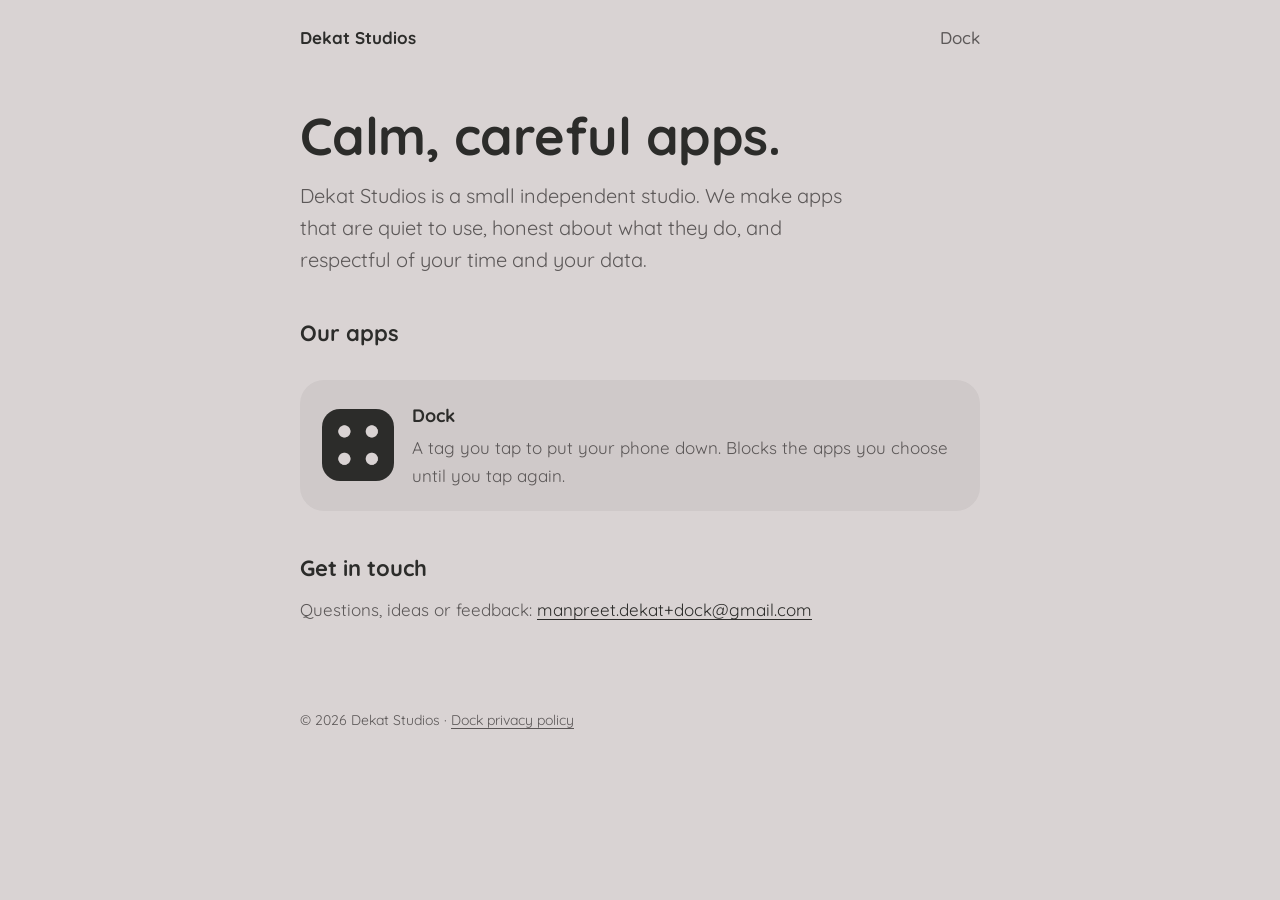
==== index.html @ eec1ca8a "Add Dekat Studios site" ====
<!doctype html>
<html lang="en">
<head>
<meta charset="utf-8">
<meta name="viewport" content="width=device-width, initial-scale=1">
<title>Dekat Studios</title>
<meta name="description" content="Dekat Studios makes calm, careful apps. Our first is Dock, a tag you tap to put your phone down.">
<link rel="icon" href="/dock/icon.png">
<link rel="preconnect" href="https://fonts.googleapis.com">
<link rel="preconnect" href="https://fonts.gstatic.com" crossorigin>
<link href="https://fonts.googleapis.com/css2?family=Quicksand:wght@500;700&display=swap" rel="stylesheet">
<link rel="stylesheet" href="/styles.css">
</head>
<body>

<header class="site">
  <a href="/">Dekat Studios</a>
  <nav><a href="/dock/">Dock</a></nav>
</header>

<main>
  <h1>Calm, careful apps.</h1>
  <p class="lead">Dekat Studios is a small independent studio. We make apps that are quiet to use, honest about what they do, and respectful of your time and your data.</p>

  <h2>Our apps</h2>
  <a class="card app-card" href="/dock/">
    <img src="/dock/icon.png" alt="" width="72" height="72">
    <div>
      <h3>Dock</h3>
      <p>A tag you tap to put your phone down. Blocks the apps you choose until you tap again.</p>
    </div>
  </a>

  <h2>Get in touch</h2>
  <p class="muted">Questions, ideas or feedback: <a href="mailto:manpreet.dekat+dock@gmail.com">manpreet.dekat+dock@gmail.com</a></p>
</main>

<footer>
  © 2026 Dekat Studios · <a href="/dock/privacy/">Dock privacy policy</a>
</footer>

</body>
</html>
---- styles.css ----
/* Dekat Studios site: Dock's own palette and type, light and dark. */
:root {
  --bg: #d9d3d3;
  --card: #cfc9c9;
  --text: #2c2c2a;
  /* Darker than the app's #898585 so body copy stays readable (4.5:1). */
  --muted: #5c5858;
  --line: rgba(44, 44, 42, 0.12);
  --button-bg: #2c2c2a;
  --button-text: #e8e4df;
}
@media (prefers-color-scheme: dark) {
  :root {
    --bg: #2f2f2f;
    --card: #3a3a3a;
    --text: #e8e4df;
    --muted: #b3b0ac;
    --line: rgba(232, 228, 223, 0.14);
    --button-bg: #e8e4df;
    --button-text: #2c2c2a;
  }
}

* { box-sizing: border-box; }

body {
  margin: 0;
  background: var(--bg);
  color: var(--text);
  font-family: "Quicksand", system-ui, -apple-system, "Segoe UI", sans-serif;
  font-size: 17px;
  line-height: 1.6;
  -webkit-font-smoothing: antialiased;
}

main {
  max-width: 720px;
  margin: 0 auto;
  padding: 56px 20px 72px;
}

header.site {
  max-width: 720px;
  margin: 0 auto;
  padding: 24px 20px 0;
  display: flex;
  align-items: center;
  justify-content: space-between;
}
header.site a { color: var(--text); text-decoration: none; font-weight: 700; }
header.site nav a { color: var(--muted); font-weight: 500; margin-left: 20px; }
header.site nav a:hover { color: var(--text); }

h1 { font-size: clamp(34px, 7vw, 52px); line-height: 1.1; margin: 0 0 16px; font-weight: 700; letter-spacing: -0.01em; }
h2 { font-size: 22px; margin: 40px 0 10px; font-weight: 700; }
h3 { font-size: 18px; margin: 0 0 4px; font-weight: 700; }
p { margin: 0 0 14px; }
.lead { font-size: 20px; color: var(--muted); max-width: 560px; }
.muted { color: var(--muted); }
a { color: var(--text); text-underline-offset: 3px; }

.card {
  background: var(--card);
  border-radius: 24px;
  padding: 22px;
}

.app-card {
  display: flex;
  gap: 18px;
  align-items: center;
  text-decoration: none;
  color: var(--text);
  margin-top: 28px;
  transition: transform 0.15s ease;
}
.app-card:hover { transform: translateY(-2px); }
.app-card img { width: 72px; height: 72px; border-radius: 18px; flex: none; }
.app-card p { margin: 0; color: var(--muted); }

.button {
  display: inline-block;
  background: var(--button-bg);
  color: var(--button-text);
  text-decoration: none;
  font-weight: 700;
  padding: 14px 26px;
  border-radius: 999px;
  margin-top: 8px;
}

.features {
  display: grid;
  grid-template-columns: repeat(auto-fit, minmax(210px, 1fr));
  gap: 14px;
  margin-top: 28px;
}
.features .card p { margin: 0; color: var(--muted); font-size: 15px; }

.hero-icon { width: 96px; height: 96px; border-radius: 24px; margin-bottom: 24px; }

/* Privacy policy and other long reading pages. */
.doc h2 { border-top: 1px solid var(--line); padding-top: 28px; }
.doc ul { padding-left: 1.2rem; }
.doc li { margin-bottom: 8px; }
.updated { color: var(--muted); margin-bottom: 28px; }

footer {
  max-width: 720px;
  margin: 0 auto;
  padding: 0 20px 40px;
  color: var(--muted);
  font-size: 14px;
}
footer a { color: var(--muted); }

/* Phones: one feature card per row. */
@media (max-width: 560px) {
  .features { grid-template-columns: 1fr; }
  main { padding-top: 36px; }
}
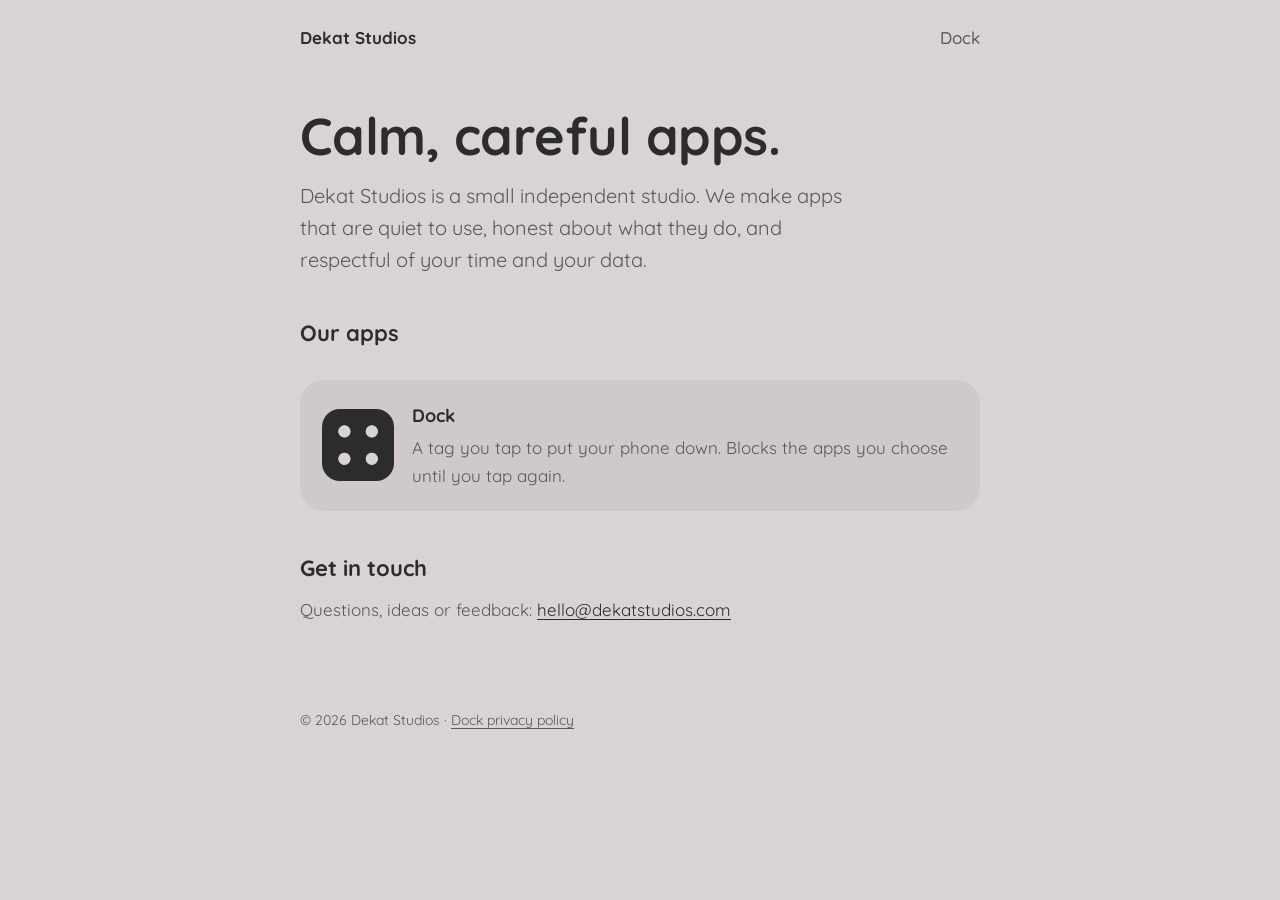
==== commit e4ce24e5: "Use dock@ and hello@ emails" ====
--- a/index.html
+++ b/index.html
@@ -32,7 +32,7 @@
   </a>
 
   <h2>Get in touch</h2>
-  <p class="muted">Questions, ideas or feedback: <a href="mailto:manpreet.dekat+dock@gmail.com">manpreet.dekat+dock@gmail.com</a></p>
+  <p class="muted">Questions, ideas or feedback: <a href="mailto:hello@dekatstudios.com">hello@dekatstudios.com</a></p>
 </main>
 
 <footer>
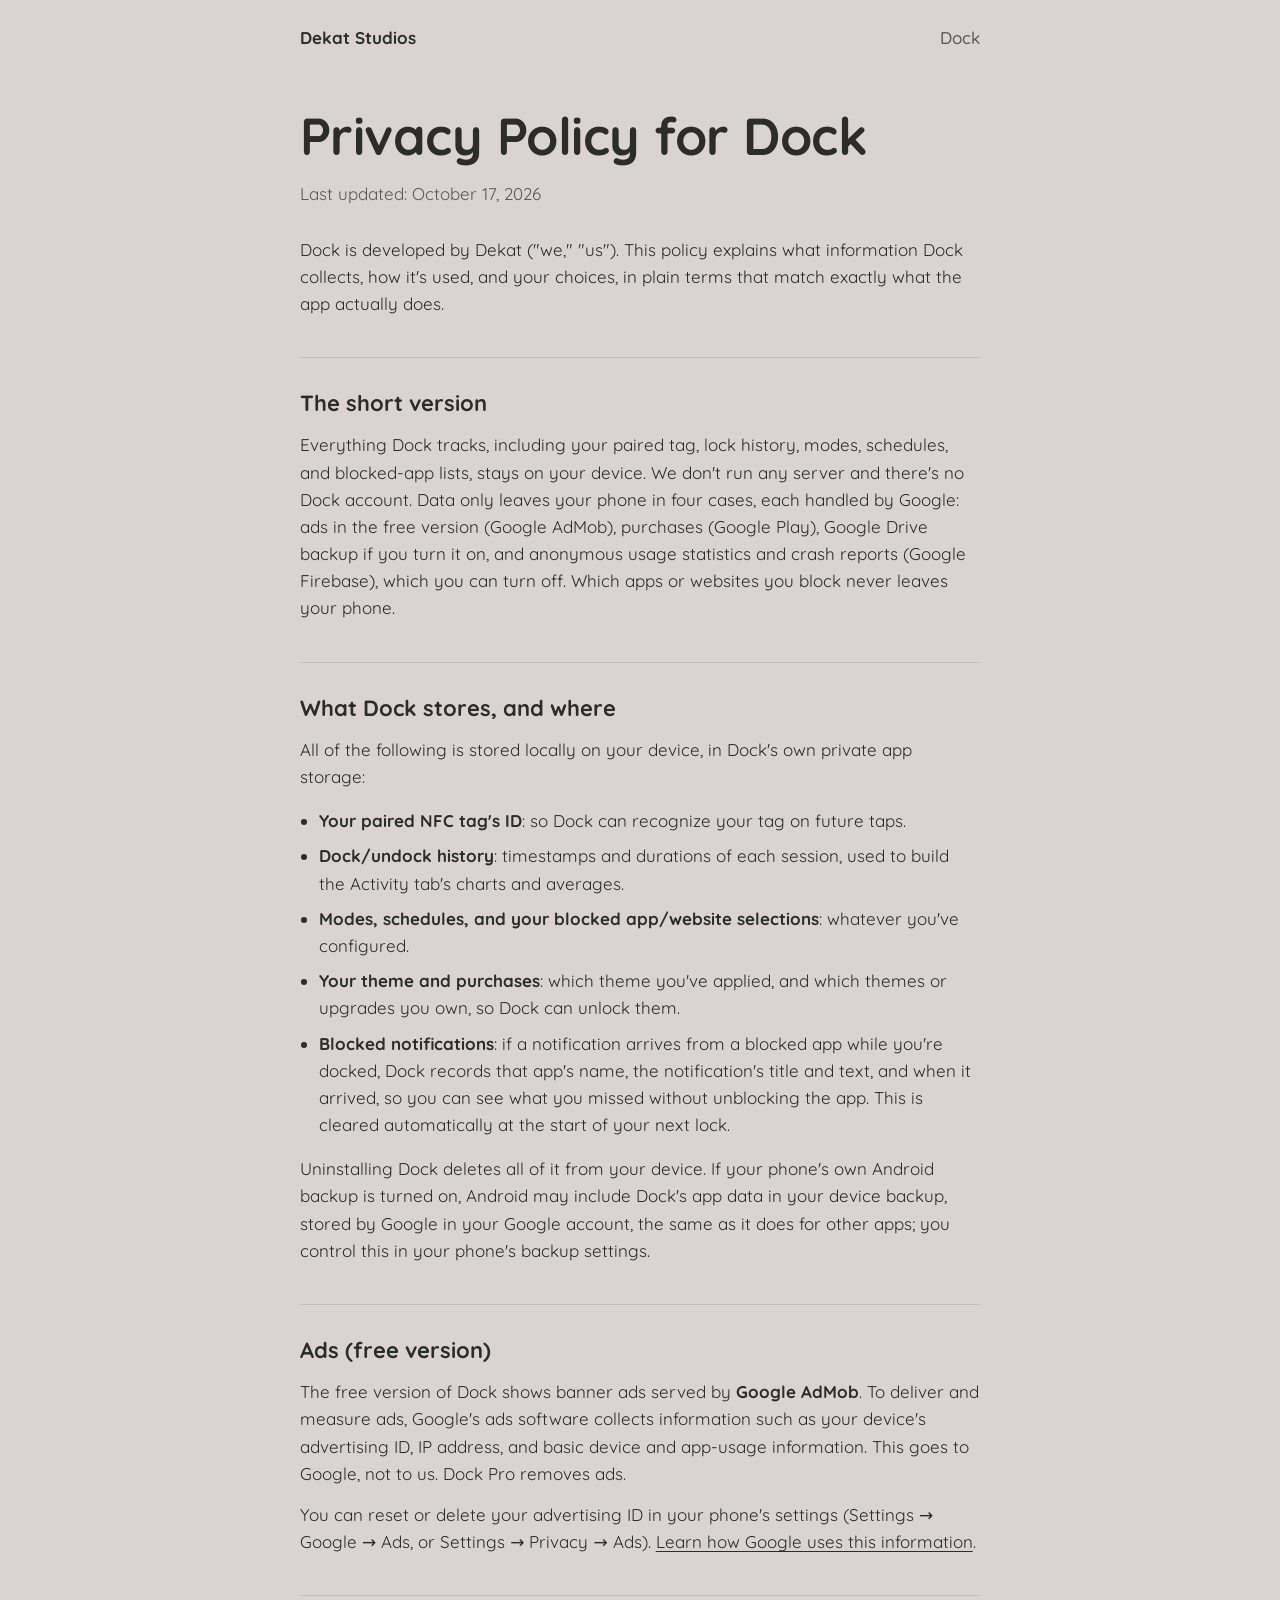
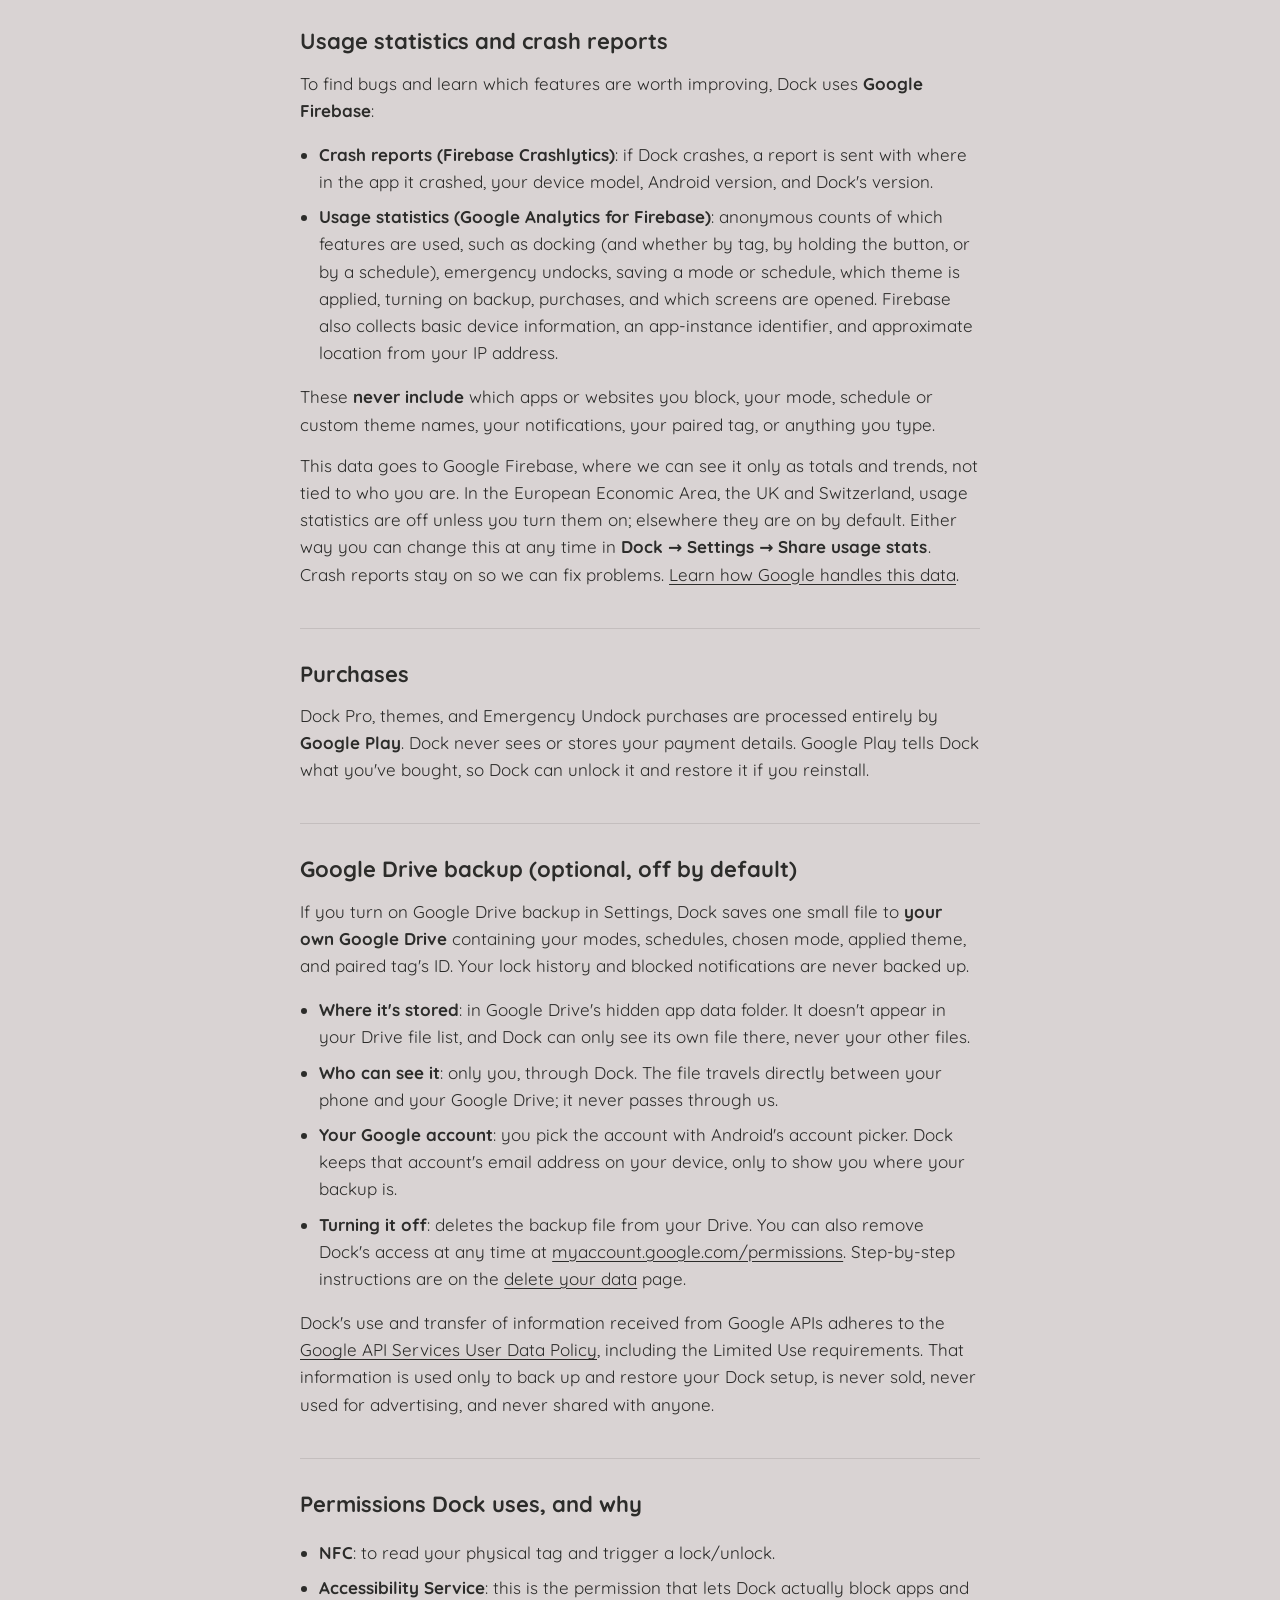
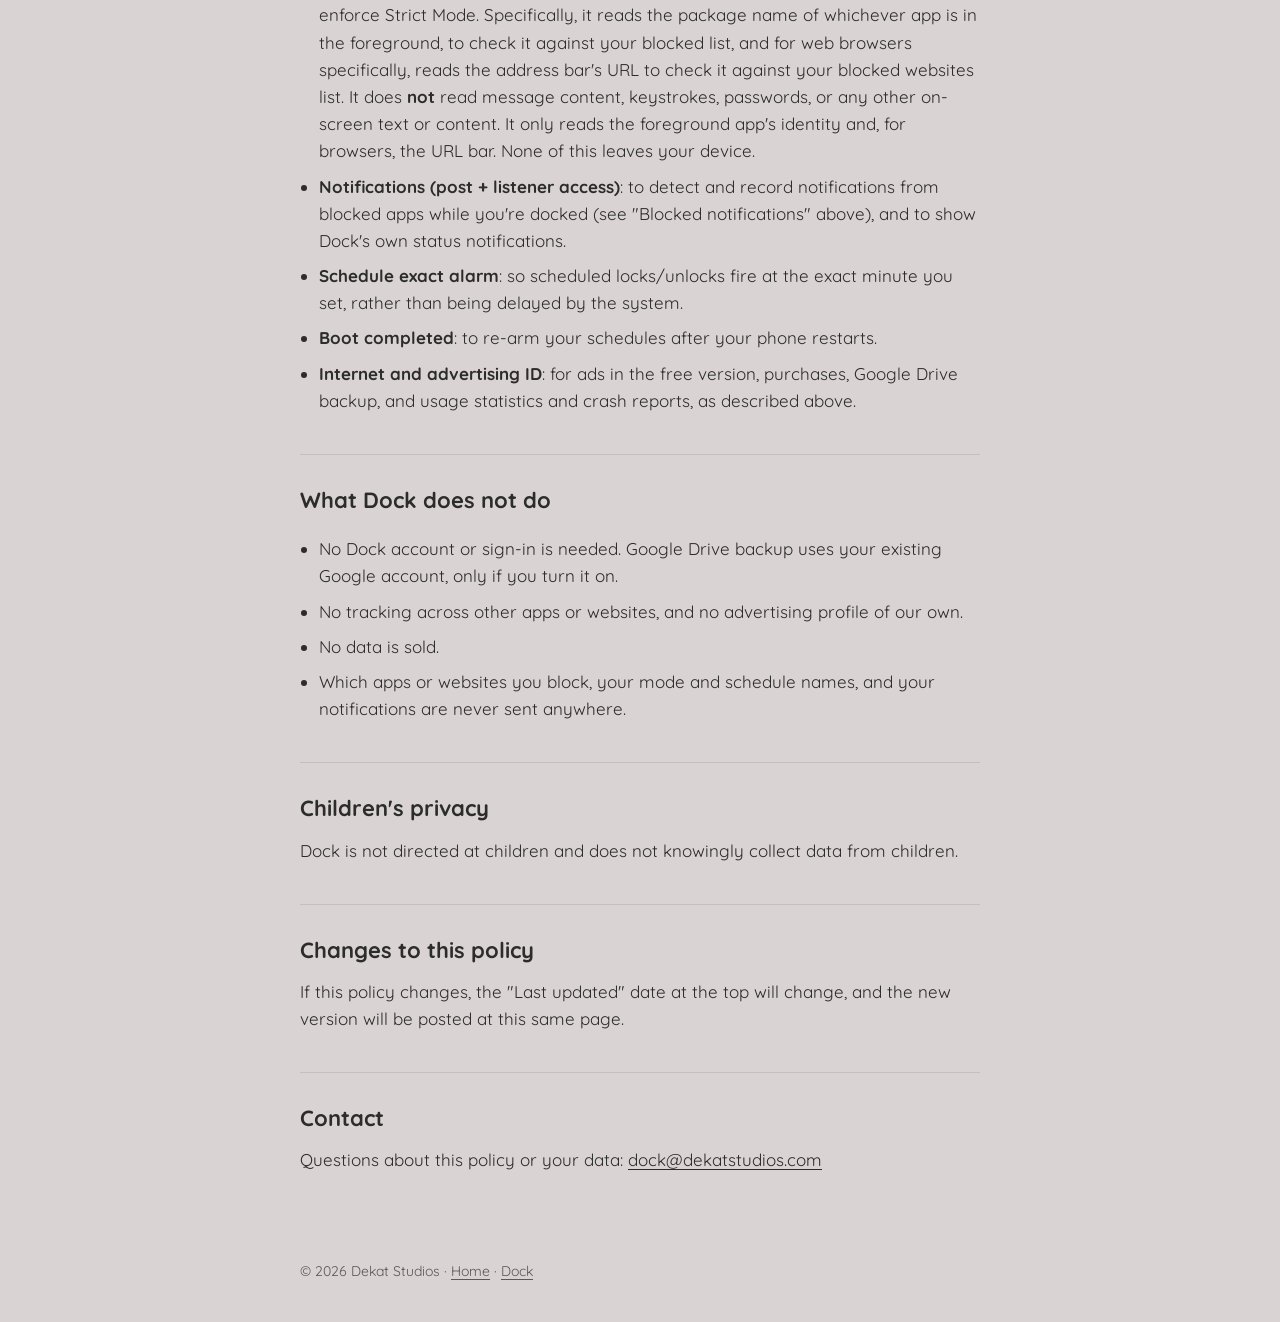
==== commit 5069c7ab: "Privacy policy updated It now says usage stats are off in the EEA, UK and Switzerland unless turned " ====
--- a/index.html
+++ b/index.html
@@ -3,8 +3,8 @@
 <head>
 <meta charset="utf-8">
 <meta name="viewport" content="width=device-width, initial-scale=1">
-<title>Dekat Studios</title>
-<meta name="description" content="Dekat Studios makes calm, careful apps. Our first is Dock, a tag you tap to put your phone down.">
+<title>Dock Privacy Policy</title>
+<meta name="description" content="How Dock handles your data: what stays on your phone, ads, purchases and optional Google Drive backup.">
 <link rel="icon" href="/dock/icon.png">
 <link rel="preconnect" href="https://fonts.googleapis.com">
 <link rel="preconnect" href="https://fonts.gstatic.com" crossorigin>
@@ -18,25 +18,82 @@
   <nav><a href="/dock/">Dock</a></nav>
 </header>
 
-<main>
-  <h1>Calm, careful apps.</h1>
-  <p class="lead">Dekat Studios is a small independent studio. We make apps that are quiet to use, honest about what they do, and respectful of your time and your data.</p>
+<main class="doc">
+<h1>Privacy Policy for Dock</h1>
+<p class="updated">Last updated: October 17, 2026</p>
 
-  <h2>Our apps</h2>
-  <a class="card app-card" href="/dock/">
-    <img src="/dock/icon.png" alt="" width="72" height="72">
-    <div>
-      <h3>Dock</h3>
-      <p>A tag you tap to put your phone down. Blocks the apps you choose until you tap again.</p>
-    </div>
-  </a>
+<p>Dock is developed by Dekat ("we," "us"). This policy explains what information Dock collects, how it's used, and your choices, in plain terms that match exactly what the app actually does.</p>
 
-  <h2>Get in touch</h2>
-  <p class="muted">Questions, ideas or feedback: <a href="mailto:hello@dekatstudios.com">hello@dekatstudios.com</a></p>
+<h2>The short version</h2>
+<p>Everything Dock tracks, including your paired tag, lock history, modes, schedules, and blocked-app lists, stays on your device. We don't run any server and there's no Dock account. Data only leaves your phone in four cases, each handled by Google: ads in the free version (Google AdMob), purchases (Google Play), Google Drive backup if you turn it on, and anonymous usage statistics and crash reports (Google Firebase), which you can turn off. Which apps or websites you block never leaves your phone.</p>
+
+<h2>What Dock stores, and where</h2>
+<p>All of the following is stored locally on your device, in Dock's own private app storage:</p>
+<ul>
+  <li><strong>Your paired NFC tag's ID</strong>: so Dock can recognize your tag on future taps.</li>
+  <li><strong>Dock/undock history</strong>: timestamps and durations of each session, used to build the Activity tab's charts and averages.</li>
+  <li><strong>Modes, schedules, and your blocked app/website selections</strong>: whatever you've configured.</li>
+  <li><strong>Your theme and purchases</strong>: which theme you've applied, and which themes or upgrades you own, so Dock can unlock them.</li>
+  <li><strong>Blocked notifications</strong>: if a notification arrives from a blocked app while you're docked, Dock records that app's name, the notification's title and text, and when it arrived, so you can see what you missed without unblocking the app. This is cleared automatically at the start of your next lock.</li>
+</ul>
+<p>Uninstalling Dock deletes all of it from your device. If your phone's own Android backup is turned on, Android may include Dock's app data in your device backup, stored by Google in your Google account, the same as it does for other apps; you control this in your phone's backup settings.</p>
+
+<h2>Ads (free version)</h2>
+<p>The free version of Dock shows banner ads served by <strong>Google AdMob</strong>. To deliver and measure ads, Google's ads software collects information such as your device's advertising ID, IP address, and basic device and app-usage information. This goes to Google, not to us. Dock Pro removes ads.</p>
+<p>You can reset or delete your advertising ID in your phone's settings (Settings → Google → Ads, or Settings → Privacy → Ads). <a href="https://policies.google.com/technologies/partner-sites">Learn how Google uses this information</a>.</p>
+
+<h2>Usage statistics and crash reports</h2>
+<p>To find bugs and learn which features are worth improving, Dock uses <strong>Google Firebase</strong>:</p>
+<ul>
+  <li><strong>Crash reports (Firebase Crashlytics)</strong>: if Dock crashes, a report is sent with where in the app it crashed, your device model, Android version, and Dock's version.</li>
+  <li><strong>Usage statistics (Google Analytics for Firebase)</strong>: anonymous counts of which features are used, such as docking (and whether by tag, by holding the button, or by a schedule), emergency undocks, saving a mode or schedule, which theme is applied, turning on backup, purchases, and which screens are opened. Firebase also collects basic device information, an app-instance identifier, and approximate location from your IP address.</li>
+</ul>
+<p>These <strong>never include</strong> which apps or websites you block, your mode, schedule or custom theme names, your notifications, your paired tag, or anything you type.</p>
+<p>This data goes to Google Firebase, where we can see it only as totals and trends, not tied to who you are. In the European Economic Area, the UK and Switzerland, usage statistics are off unless you turn them on; elsewhere they are on by default. Either way you can change this at any time in <strong>Dock → Settings → Share usage stats</strong>. Crash reports stay on so we can fix problems. <a href="https://firebase.google.com/support/privacy">Learn how Google handles this data</a>.</p>
+
+<h2>Purchases</h2>
+<p>Dock Pro, themes, and Emergency Undock purchases are processed entirely by <strong>Google Play</strong>. Dock never sees or stores your payment details. Google Play tells Dock what you've bought, so Dock can unlock it and restore it if you reinstall.</p>
+
+<h2>Google Drive backup (optional, off by default)</h2>
+<p>If you turn on Google Drive backup in Settings, Dock saves one small file to <strong>your own Google Drive</strong> containing your modes, schedules, chosen mode, applied theme, and paired tag's ID. Your lock history and blocked notifications are never backed up.</p>
+<ul>
+  <li><strong>Where it's stored</strong>: in Google Drive's hidden app data folder. It doesn't appear in your Drive file list, and Dock can only see its own file there, never your other files.</li>
+  <li><strong>Who can see it</strong>: only you, through Dock. The file travels directly between your phone and your Google Drive; it never passes through us.</li>
+  <li><strong>Your Google account</strong>: you pick the account with Android's account picker. Dock keeps that account's email address on your device, only to show you where your backup is.</li>
+  <li><strong>Turning it off</strong>: deletes the backup file from your Drive. You can also remove Dock's access at any time at <a href="https://myaccount.google.com/permissions">myaccount.google.com/permissions</a>. Step-by-step instructions are on the <a href="/dock/delete-data/">delete your data</a> page.</li>
+</ul>
+<p>Dock's use and transfer of information received from Google APIs adheres to the <a href="https://developers.google.com/terms/api-services-user-data-policy">Google API Services User Data Policy</a>, including the Limited Use requirements. That information is used only to back up and restore your Dock setup, is never sold, never used for advertising, and never shared with anyone.</p>
+
+<h2>Permissions Dock uses, and why</h2>
+<ul>
+  <li><strong>NFC</strong>: to read your physical tag and trigger a lock/unlock.</li>
+  <li><strong>Accessibility Service</strong>: this is the permission that lets Dock actually block apps and enforce Strict Mode. Specifically, it reads the package name of whichever app is in the foreground, to check it against your blocked list, and for web browsers specifically, reads the address bar's URL to check it against your blocked websites list. It does <strong>not</strong> read message content, keystrokes, passwords, or any other on-screen text or content. It only reads the foreground app's identity and, for browsers, the URL bar. None of this leaves your device.</li>
+  <li><strong>Notifications (post + listener access)</strong>: to detect and record notifications from blocked apps while you're docked (see "Blocked notifications" above), and to show Dock's own status notifications.</li>
+  <li><strong>Schedule exact alarm</strong>: so scheduled locks/unlocks fire at the exact minute you set, rather than being delayed by the system.</li>
+  <li><strong>Boot completed</strong>: to re-arm your schedules after your phone restarts.</li>
+  <li><strong>Internet and advertising ID</strong>: for ads in the free version, purchases, Google Drive backup, and usage statistics and crash reports, as described above.</li>
+</ul>
+
+<h2>What Dock does not do</h2>
+<ul>
+  <li>No Dock account or sign-in is needed. Google Drive backup uses your existing Google account, only if you turn it on.</li>
+  <li>No tracking across other apps or websites, and no advertising profile of our own.</li>
+  <li>No data is sold.</li>
+  <li>Which apps or websites you block, your mode and schedule names, and your notifications are never sent anywhere.</li>
+</ul>
+
+<h2>Children's privacy</h2>
+<p>Dock is not directed at children and does not knowingly collect data from children.</p>
+
+<h2>Changes to this policy</h2>
+<p>If this policy changes, the "Last updated" date at the top will change, and the new version will be posted at this same page.</p>
+
+<h2>Contact</h2>
+<p>Questions about this policy or your data: <a href="mailto:dock@dekatstudios.com">dock@dekatstudios.com</a></p>
 </main>
 
 <footer>
-  © 2026 Dekat Studios · <a href="/dock/privacy/">Dock privacy policy</a>
+  © 2026 Dekat Studios · <a href="/">Home</a> · <a href="/dock/">Dock</a>
 </footer>
 
 </body>
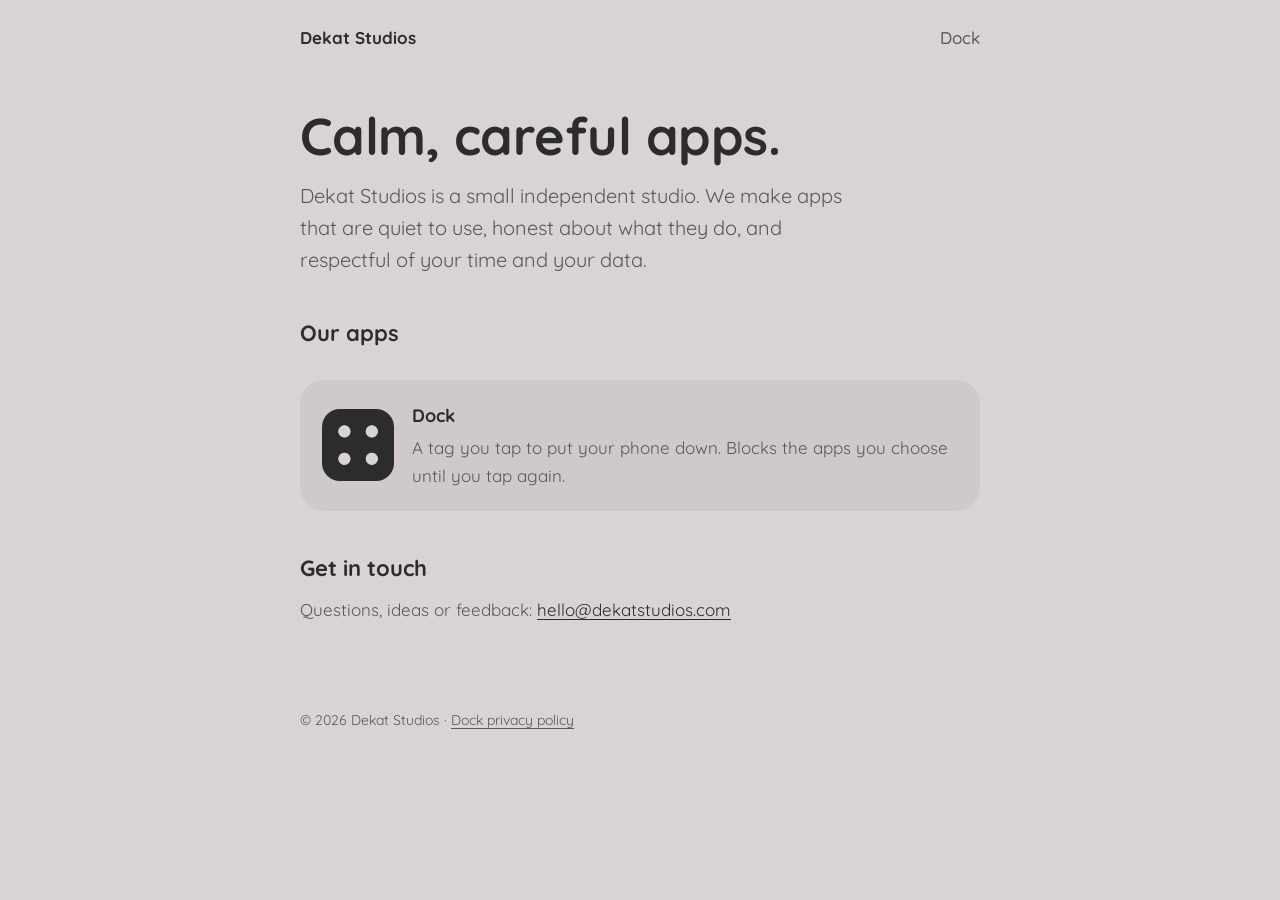
==== commit 51f4ef24: "Restore home page" ====
--- a/index.html
+++ b/index.html
@@ -3,8 +3,8 @@
 <head>
 <meta charset="utf-8">
 <meta name="viewport" content="width=device-width, initial-scale=1">
-<title>Dock Privacy Policy</title>
-<meta name="description" content="How Dock handles your data: what stays on your phone, ads, purchases and optional Google Drive backup.">
+<title>Dekat Studios</title>
+<meta name="description" content="Dekat Studios makes calm, careful apps. Our first is Dock, a tag you tap to put your phone down.">
 <link rel="icon" href="/dock/icon.png">
 <link rel="preconnect" href="https://fonts.googleapis.com">
 <link rel="preconnect" href="https://fonts.gstatic.com" crossorigin>
@@ -18,82 +18,25 @@
   <nav><a href="/dock/">Dock</a></nav>
 </header>
 
-<main class="doc">
-<h1>Privacy Policy for Dock</h1>
-<p class="updated">Last updated: October 17, 2026</p>
+<main>
+  <h1>Calm, careful apps.</h1>
+  <p class="lead">Dekat Studios is a small independent studio. We make apps that are quiet to use, honest about what they do, and respectful of your time and your data.</p>
 
-<p>Dock is developed by Dekat ("we," "us"). This policy explains what information Dock collects, how it's used, and your choices, in plain terms that match exactly what the app actually does.</p>
+  <h2>Our apps</h2>
+  <a class="card app-card" href="/dock/">
+    <img src="/dock/icon.png" alt="" width="72" height="72">
+    <div>
+      <h3>Dock</h3>
+      <p>A tag you tap to put your phone down. Blocks the apps you choose until you tap again.</p>
+    </div>
+  </a>
 
-<h2>The short version</h2>
-<p>Everything Dock tracks, including your paired tag, lock history, modes, schedules, and blocked-app lists, stays on your device. We don't run any server and there's no Dock account. Data only leaves your phone in four cases, each handled by Google: ads in the free version (Google AdMob), purchases (Google Play), Google Drive backup if you turn it on, and anonymous usage statistics and crash reports (Google Firebase), which you can turn off. Which apps or websites you block never leaves your phone.</p>
-
-<h2>What Dock stores, and where</h2>
-<p>All of the following is stored locally on your device, in Dock's own private app storage:</p>
-<ul>
-  <li><strong>Your paired NFC tag's ID</strong>: so Dock can recognize your tag on future taps.</li>
-  <li><strong>Dock/undock history</strong>: timestamps and durations of each session, used to build the Activity tab's charts and averages.</li>
-  <li><strong>Modes, schedules, and your blocked app/website selections</strong>: whatever you've configured.</li>
-  <li><strong>Your theme and purchases</strong>: which theme you've applied, and which themes or upgrades you own, so Dock can unlock them.</li>
-  <li><strong>Blocked notifications</strong>: if a notification arrives from a blocked app while you're docked, Dock records that app's name, the notification's title and text, and when it arrived, so you can see what you missed without unblocking the app. This is cleared automatically at the start of your next lock.</li>
-</ul>
-<p>Uninstalling Dock deletes all of it from your device. If your phone's own Android backup is turned on, Android may include Dock's app data in your device backup, stored by Google in your Google account, the same as it does for other apps; you control this in your phone's backup settings.</p>
-
-<h2>Ads (free version)</h2>
-<p>The free version of Dock shows banner ads served by <strong>Google AdMob</strong>. To deliver and measure ads, Google's ads software collects information such as your device's advertising ID, IP address, and basic device and app-usage information. This goes to Google, not to us. Dock Pro removes ads.</p>
-<p>You can reset or delete your advertising ID in your phone's settings (Settings → Google → Ads, or Settings → Privacy → Ads). <a href="https://policies.google.com/technologies/partner-sites">Learn how Google uses this information</a>.</p>
-
-<h2>Usage statistics and crash reports</h2>
-<p>To find bugs and learn which features are worth improving, Dock uses <strong>Google Firebase</strong>:</p>
-<ul>
-  <li><strong>Crash reports (Firebase Crashlytics)</strong>: if Dock crashes, a report is sent with where in the app it crashed, your device model, Android version, and Dock's version.</li>
-  <li><strong>Usage statistics (Google Analytics for Firebase)</strong>: anonymous counts of which features are used, such as docking (and whether by tag, by holding the button, or by a schedule), emergency undocks, saving a mode or schedule, which theme is applied, turning on backup, purchases, and which screens are opened. Firebase also collects basic device information, an app-instance identifier, and approximate location from your IP address.</li>
-</ul>
-<p>These <strong>never include</strong> which apps or websites you block, your mode, schedule or custom theme names, your notifications, your paired tag, or anything you type.</p>
-<p>This data goes to Google Firebase, where we can see it only as totals and trends, not tied to who you are. In the European Economic Area, the UK and Switzerland, usage statistics are off unless you turn them on; elsewhere they are on by default. Either way you can change this at any time in <strong>Dock → Settings → Share usage stats</strong>. Crash reports stay on so we can fix problems. <a href="https://firebase.google.com/support/privacy">Learn how Google handles this data</a>.</p>
-
-<h2>Purchases</h2>
-<p>Dock Pro, themes, and Emergency Undock purchases are processed entirely by <strong>Google Play</strong>. Dock never sees or stores your payment details. Google Play tells Dock what you've bought, so Dock can unlock it and restore it if you reinstall.</p>
-
-<h2>Google Drive backup (optional, off by default)</h2>
-<p>If you turn on Google Drive backup in Settings, Dock saves one small file to <strong>your own Google Drive</strong> containing your modes, schedules, chosen mode, applied theme, and paired tag's ID. Your lock history and blocked notifications are never backed up.</p>
-<ul>
-  <li><strong>Where it's stored</strong>: in Google Drive's hidden app data folder. It doesn't appear in your Drive file list, and Dock can only see its own file there, never your other files.</li>
-  <li><strong>Who can see it</strong>: only you, through Dock. The file travels directly between your phone and your Google Drive; it never passes through us.</li>
-  <li><strong>Your Google account</strong>: you pick the account with Android's account picker. Dock keeps that account's email address on your device, only to show you where your backup is.</li>
-  <li><strong>Turning it off</strong>: deletes the backup file from your Drive. You can also remove Dock's access at any time at <a href="https://myaccount.google.com/permissions">myaccount.google.com/permissions</a>. Step-by-step instructions are on the <a href="/dock/delete-data/">delete your data</a> page.</li>
-</ul>
-<p>Dock's use and transfer of information received from Google APIs adheres to the <a href="https://developers.google.com/terms/api-services-user-data-policy">Google API Services User Data Policy</a>, including the Limited Use requirements. That information is used only to back up and restore your Dock setup, is never sold, never used for advertising, and never shared with anyone.</p>
-
-<h2>Permissions Dock uses, and why</h2>
-<ul>
-  <li><strong>NFC</strong>: to read your physical tag and trigger a lock/unlock.</li>
-  <li><strong>Accessibility Service</strong>: this is the permission that lets Dock actually block apps and enforce Strict Mode. Specifically, it reads the package name of whichever app is in the foreground, to check it against your blocked list, and for web browsers specifically, reads the address bar's URL to check it against your blocked websites list. It does <strong>not</strong> read message content, keystrokes, passwords, or any other on-screen text or content. It only reads the foreground app's identity and, for browsers, the URL bar. None of this leaves your device.</li>
-  <li><strong>Notifications (post + listener access)</strong>: to detect and record notifications from blocked apps while you're docked (see "Blocked notifications" above), and to show Dock's own status notifications.</li>
-  <li><strong>Schedule exact alarm</strong>: so scheduled locks/unlocks fire at the exact minute you set, rather than being delayed by the system.</li>
-  <li><strong>Boot completed</strong>: to re-arm your schedules after your phone restarts.</li>
-  <li><strong>Internet and advertising ID</strong>: for ads in the free version, purchases, Google Drive backup, and usage statistics and crash reports, as described above.</li>
-</ul>
-
-<h2>What Dock does not do</h2>
-<ul>
-  <li>No Dock account or sign-in is needed. Google Drive backup uses your existing Google account, only if you turn it on.</li>
-  <li>No tracking across other apps or websites, and no advertising profile of our own.</li>
-  <li>No data is sold.</li>
-  <li>Which apps or websites you block, your mode and schedule names, and your notifications are never sent anywhere.</li>
-</ul>
-
-<h2>Children's privacy</h2>
-<p>Dock is not directed at children and does not knowingly collect data from children.</p>
-
-<h2>Changes to this policy</h2>
-<p>If this policy changes, the "Last updated" date at the top will change, and the new version will be posted at this same page.</p>
-
-<h2>Contact</h2>
-<p>Questions about this policy or your data: <a href="mailto:dock@dekatstudios.com">dock@dekatstudios.com</a></p>
+  <h2>Get in touch</h2>
+  <p class="muted">Questions, ideas or feedback: <a href="mailto:hello@dekatstudios.com">hello@dekatstudios.com</a></p>
 </main>
 
 <footer>
-  © 2026 Dekat Studios · <a href="/">Home</a> · <a href="/dock/">Dock</a>
+  © 2026 Dekat Studios · <a href="/dock/privacy/">Dock privacy policy</a>
 </footer>
 
 </body>
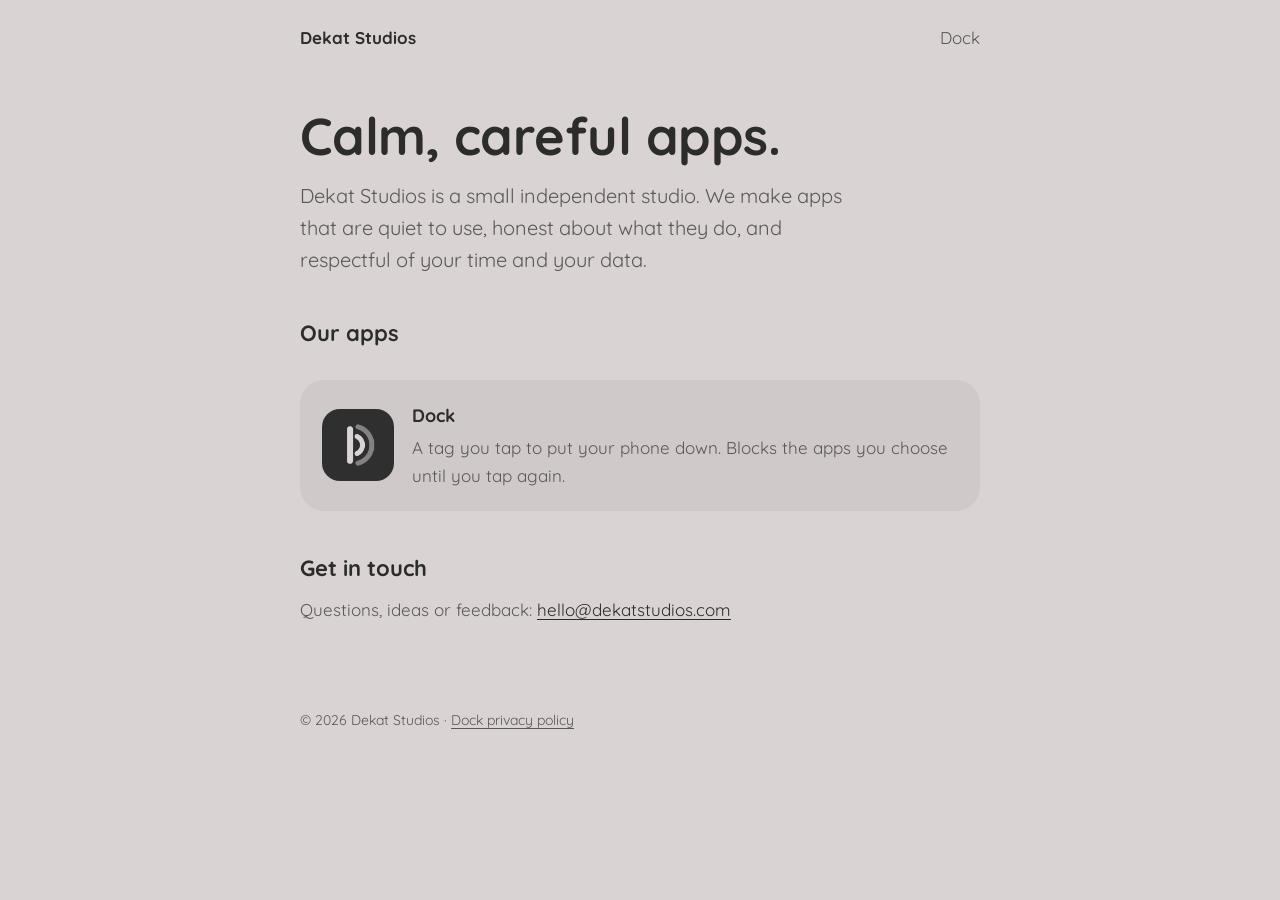
==== commit 57e1aafa: "Adding Fonts folder" ====
--- a/index.html
+++ b/index.html
@@ -6,9 +6,6 @@
 <title>Dekat Studios</title>
 <meta name="description" content="Dekat Studios makes calm, careful apps. Our first is Dock, a tag you tap to put your phone down.">
 <link rel="icon" href="/dock/icon.png">
-<link rel="preconnect" href="https://fonts.googleapis.com">
-<link rel="preconnect" href="https://fonts.gstatic.com" crossorigin>
-<link href="https://fonts.googleapis.com/css2?family=Quicksand:wght@500;700&display=swap" rel="stylesheet">
 <link rel="stylesheet" href="/styles.css">
 </head>
 <body>
--- a/styles.css
+++ b/styles.css
@@ -1,4 +1,21 @@
 /* Dekat Studios site: Dock's own palette and type, light and dark. */
+
+/* Quicksand is served from this site, not Google Fonts: loading it from
+   Google's servers hands each visitor's IP address to Google without
+   consent, which a German court (LG München, 2022) ruled a GDPR breach. */
+@font-face {
+  font-family: "Quicksand";
+  src: url("/fonts/quicksand-regular.ttf") format("truetype");
+  font-weight: 400 600;
+  font-display: swap;
+}
+@font-face {
+  font-family: "Quicksand";
+  src: url("/fonts/quicksand-bold.ttf") format("truetype");
+  font-weight: 700;
+  font-display: swap;
+}
+
 :root {
   --bg: #d9d3d3;
   --card: #cfc9c9;
